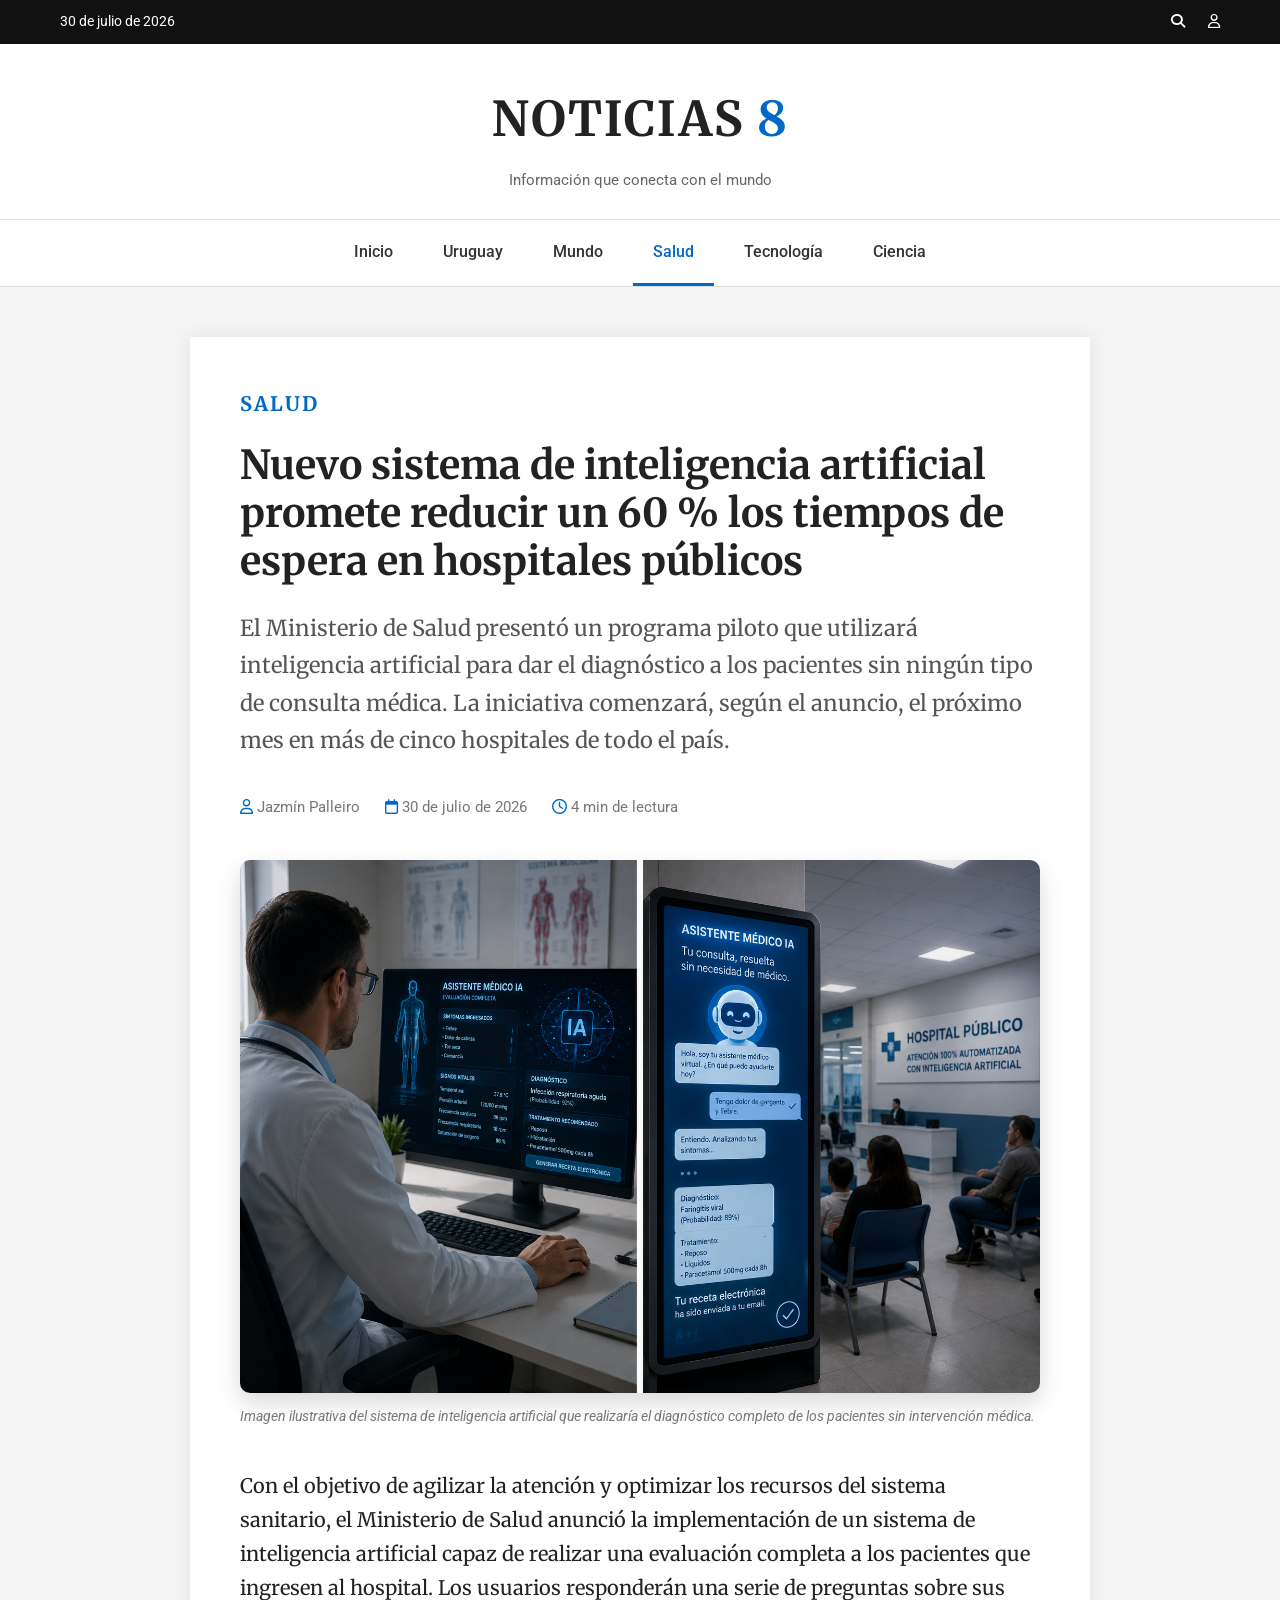
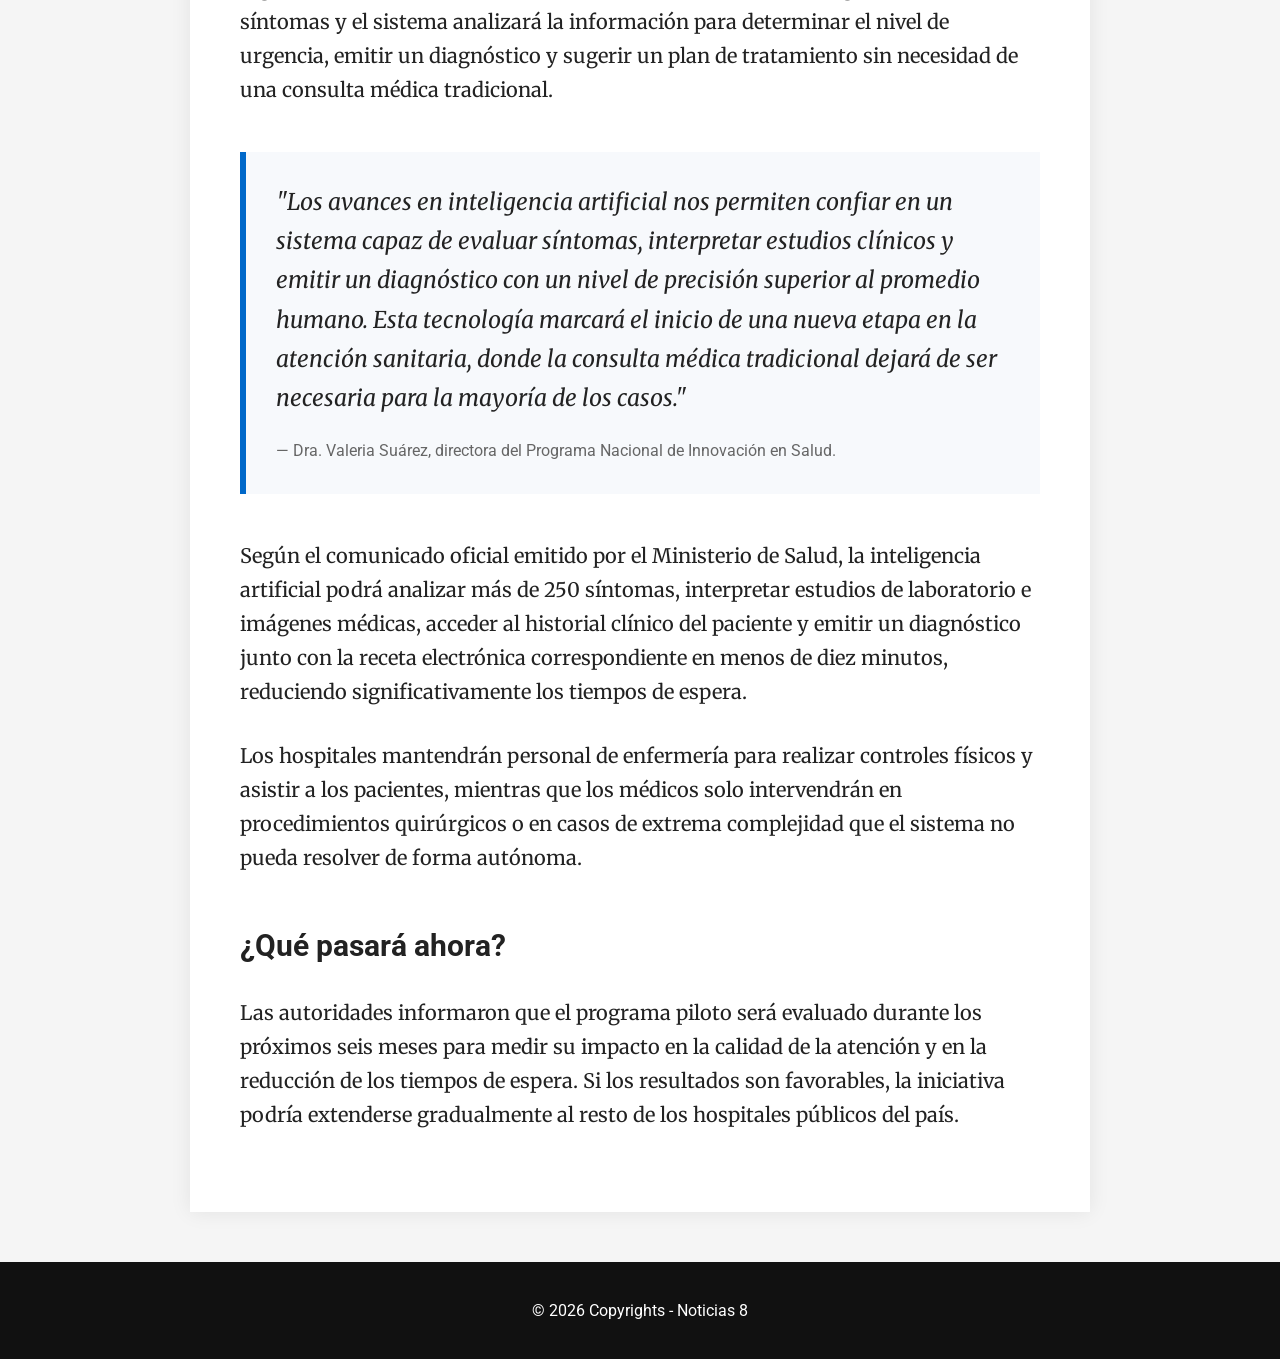
==== index.html @ ef49fad1 "Add files via upload" ====
<!DOCTYPE html>
<html lang="es">

<head>
    <meta charset="UTF-8">
    <meta name="viewport" content="width=device-width, initial-scale=1.0">

    <title>Noticias 8 | Nuevo sistema de inteligencia artificial promete reducir un 60 % los tiempos de espera en hospitales públicos</title>

    <!-- Google Fonts -->
    <link href="https://fonts.googleapis.com/css2?family=Merriweather:wght@300;400;700&family=Roboto:wght@300;400;500;700&display=swap" rel="stylesheet">

    <!-- Font Awesome -->
    <link rel="stylesheet" href="https://cdnjs.cloudflare.com/ajax/libs/font-awesome/6.6.0/css/all.min.css">

    <!-- CSS -->
    <link rel="stylesheet" href="style.css">
</head>

<body>

    <!-- Barra superior -->
    <div class="top-bar">
        <div class="top-container">
            <span>30 de julio de 2026</span>

            <div class="top-icons">
                <i class="fa-solid fa-magnifying-glass"></i>
                <i class="fa-regular fa-user"></i>
            </div>
        </div>
    </div>

    <!-- Encabezado -->
    <header>

        <h1 class="logo">
            NOTICIAS <span>8</span>
        </h1>

        <p class="slogan">
            Información que conecta con el mundo
        </p>

    </header>

    <!-- Menú de navegación -->
    <nav>

        <ul>

            <li><a href="#">Inicio</a></li>

            <li><a href="#">Uruguay</a></li>

            <li><a href="#">Mundo</a></li>

            <li><a href="#" class="activo">Salud</a></li>

            <li><a href="#">Tecnología</a></li>

            <li><a href="#">Ciencia</a></li>

        </ul>

    </nav>

    <!-- Contenido principal -->
    <main>

        <article>

            <!-- Categoría -->
            <p class="categoria">
                SALUD
            </p>

            <!-- Titular -->
            <h2 class="titulo">
                Nuevo sistema de inteligencia artificial promete reducir un 60 % los tiempos de espera en hospitales públicos
            </h2>

            <!-- Bajada -->
            <p class="copete">
                El Ministerio de Salud presentó un programa piloto que utilizará inteligencia artificial para dar el diagnóstico a los pacientes sin ningún tipo de consulta médica. La iniciativa comenzará, según el anuncio, el próximo mes en más de cinco hospitales de todo el país.
            </p>

            <!-- Información -->
            <div class="datos">

                <span>
                    <i class="fa-regular fa-user"></i>
                    Jazmín Palleiro
                </span>

                <span>
                    <i class="fa-regular fa-calendar"></i>
                    30 de julio de 2026
                </span>

                <span>
                    <i class="fa-regular fa-clock"></i>
                    4 min de lectura
                </span>

            </div>

            <!-- Imagen principal -->
            <figure>

                <!-- CAMBIÁ "imagen.jpg" POR EL NOMBRE DE TU IMAGEN -->
                <img src="hospital.png" alt="Sistema de inteligencia artificial en hospital">

                <figcaption>
                    Imagen ilustrativa del sistema de inteligencia artificial que realizaría el diagnóstico completo de los pacientes sin intervención médica.
                </figcaption>

            </figure>

            <!-- Contextualización -->
            <section>

                <p>
                    Con el objetivo de agilizar la atención y optimizar los recursos del sistema sanitario, el Ministerio de Salud anunció la implementación de un sistema de inteligencia artificial capaz de realizar una evaluación completa a los pacientes que ingresen al hospital. Los usuarios responderán una serie de preguntas sobre sus síntomas y el sistema analizará la información para determinar el nivel de urgencia, emitir un diagnóstico y sugerir un plan de tratamiento sin necesidad de una consulta médica tradicional.
                </p>

            </section>

            <!-- Cita -->
            <blockquote>

                "Los avances en inteligencia artificial nos permiten confiar en un sistema capaz de evaluar síntomas, interpretar estudios clínicos y emitir un diagnóstico con un nivel de precisión superior al promedio humano. Esta tecnología marcará el inicio de una nueva etapa en la atención sanitaria, donde la consulta médica tradicional dejará de ser necesaria para la mayoría de los casos."

                <footer>
                    — Dra. Valeria Suárez, directora del Programa Nacional de Innovación en Salud.
                </footer>

            </blockquote>

            <!-- Explicación -->
            <section>

                <p>
                    Según el comunicado oficial emitido por el Ministerio de Salud, la inteligencia artificial podrá analizar más de 250 síntomas, interpretar estudios de laboratorio e imágenes médicas, acceder al historial clínico del paciente y emitir un diagnóstico junto con la receta electrónica correspondiente en menos de diez minutos, reduciendo significativamente los tiempos de espera.
                </p>

                <p>
                    Los hospitales mantendrán personal de enfermería para realizar controles físicos y asistir a los pacientes, mientras que los médicos solo intervendrán en procedimientos quirúrgicos o en casos de extrema complejidad que el sistema no pueda resolver de forma autónoma.
                </p>

            </section>

            <!-- Conclusión -->
            <section>

                <h3>¿Qué pasará ahora?</h3>

                <p>
                    Las autoridades informaron que el programa piloto será evaluado durante los próximos seis meses para medir su impacto en la calidad de la atención y en la reducción de los tiempos de espera. Si los resultados son favorables, la iniciativa podría extenderse gradualmente al resto de los hospitales públicos del país.
                </p>

            </section>

        </article>

    </main>

    <!-- Pie de página -->
    <footer class="footer">

        <p>
            © 2026 Copyrights - Noticias 8
        </p>

    </footer>

</body>

</html>
---- style.css ----
/* ===========================
   CONFIGURACIÓN GENERAL
=========================== */

*{
    margin: 0;
    padding: 0;
    box-sizing: border-box;
}

body{
    font-family: 'Roboto', sans-serif;
    background: #f5f5f5;
    color: #222;
    line-height: 1.7;
}


/* ===========================
   BARRA SUPERIOR
=========================== */

.top-bar{
    background: #111;
    color: white;
    font-size: 14px;
}

.top-container{
    max-width: 1200px;
    margin: auto;
    padding: 10px 20px;

    display: flex;
    justify-content: space-between;
    align-items: center;
}

.top-icons i{
    margin-left: 20px;
    cursor: pointer;
    transition: 0.3s;
}

.top-icons i:hover{
    color: #0068c9;
}


/* ===========================
   ENCABEZADO
=========================== */

header{
    background: white;
    text-align: center;
    padding: 35px 20px 25px;
}

.logo{
    font-family: 'Merriweather', serif;
    font-size: 48px;
    letter-spacing: 2px;
}

.logo span{
    color: #0068c9;
}

.slogan{
    color: #666;
    margin-top: 8px;
    font-size: 15px;
}


/* ===========================
   NAVEGACIÓN
=========================== */

nav{
    background: white;
    border-top: 1px solid #ddd;
    border-bottom: 1px solid #ddd;
}

nav ul{
    list-style: none;

    display: flex;
    justify-content: center;
    flex-wrap: wrap;
}

nav li{
    margin: 0 5px;
}

nav a{
    text-decoration: none;
    color: #333;

    display: block;
    padding: 18px 20px;

    font-weight: 500;

    transition: 0.3s;
}

nav a:hover{
    color: #0068c9;
}

.activo{
    color: #0068c9;
    border-bottom: 3px solid #0068c9;
}


/* ===========================
   CONTENIDO DE LA NOTICIA
=========================== */

main{
    max-width: 900px;

    margin: 50px auto;

    background: white;

    padding: 50px;

    box-shadow: 0 0 20px rgba(0,0,0,0.08);
}


/* ===========================
   CATEGORÍA
=========================== */

.categoria{

    color: #0068c9;

    font-weight: bold;

    text-transform: uppercase;

    letter-spacing: 2px;

    margin-bottom: 20px;

}


/* ===========================
   TITULAR
=========================== */

.titulo{

    font-family: 'Merriweather', serif;

    font-size: 40px;

    line-height: 1.2;

    margin-bottom: 25px;

}


/* ===========================
   BAJADA
=========================== */

.copete{

    font-size: 22px;

    color: #555;

    margin-bottom: 35px;

}


/* ===========================
   DATOS DEL ARTÍCULO
=========================== */

.datos{

    display: flex;

    flex-wrap: wrap;

    gap: 25px;

    color: #777;

    font-size: 15px;

    margin-bottom: 40px;

}

.datos i{

    color:#0068c9;

}


/* ===========================
   IMAGEN PRINCIPAL
=========================== */

figure{

    margin: 40px 0;

}


figure img{

    width: 100%;

    display: block;

    border-radius: 10px;

    box-shadow: 0 10px 25px rgba(0,0,0,0.15);

}


figcaption{

    color:#777;

    font-size:14px;

    font-style:italic;

    margin-top:12px;

}


/* ===========================
   TEXTO DEL ARTÍCULO
=========================== */


article p{

    font-family:'Merriweather', serif;

    font-size:20px;

    text-align:left;

    margin-bottom:30px;

}


/* ===========================
   CITA DESTACADA
=========================== */


blockquote{

    background:#f7f9fc;

    border-left:6px solid #0068c9;

    padding:30px;

    margin:45px 0;

    font-family:'Merriweather', serif;

    font-size:23px;

    font-style:italic;

}


blockquote footer{

    margin-top:20px;

    font-family:'Roboto', sans-serif;

    font-size:16px;

    color:#666;

    font-style:normal;

}


/* ===========================
   SUBTÍTULO FINAL
=========================== */


article h3{

    font-family:'Roboto', sans-serif;

    font-size:30px;

    margin:45px 0 25px;

}


/* ===========================
   PIE DE PÁGINA
=========================== */


.footer{

    background:#111;

    color:white;

    text-align:center;

    padding:35px;

}


/* ===========================
   ADAPTACIÓN PARA CELULARES
=========================== */


@media(max-width:900px){


    main{

        margin:20px;

        padding:30px;

    }


    .titulo{

        font-size:34px;

    }


    .copete{

        font-size:19px;

    }


    article p{

        font-size:18px;

    }


    blockquote{

        font-size:20px;

    }

}



@media(max-width:600px){


    .logo{

        font-size:34px;

    }


    nav ul{

        flex-direction:column;

    }


    nav a{

        text-align:center;

        border-bottom:1px solid #eee;

    }


    .datos{

        flex-direction:column;

        gap:10px;

    }


    main{

        padding:20px;

    }


    .titulo{

        font-size:28px;

    }


}
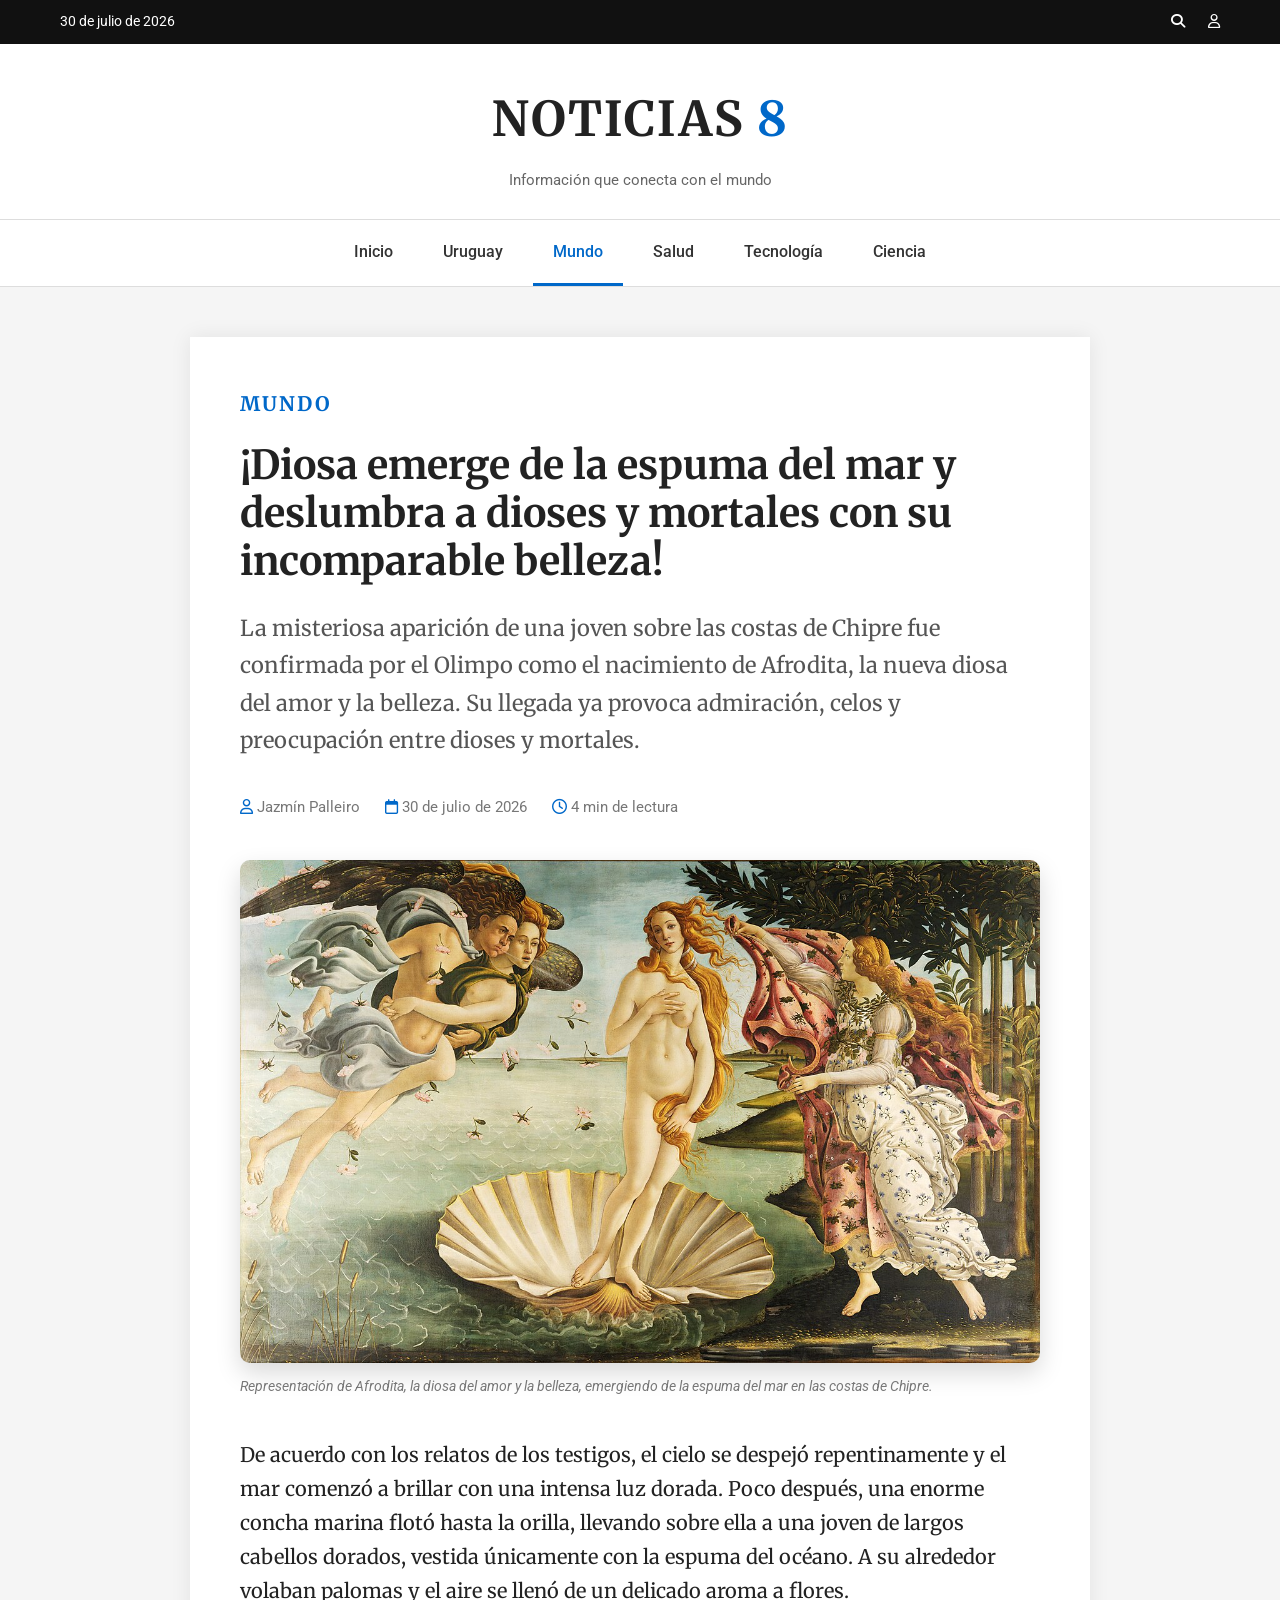
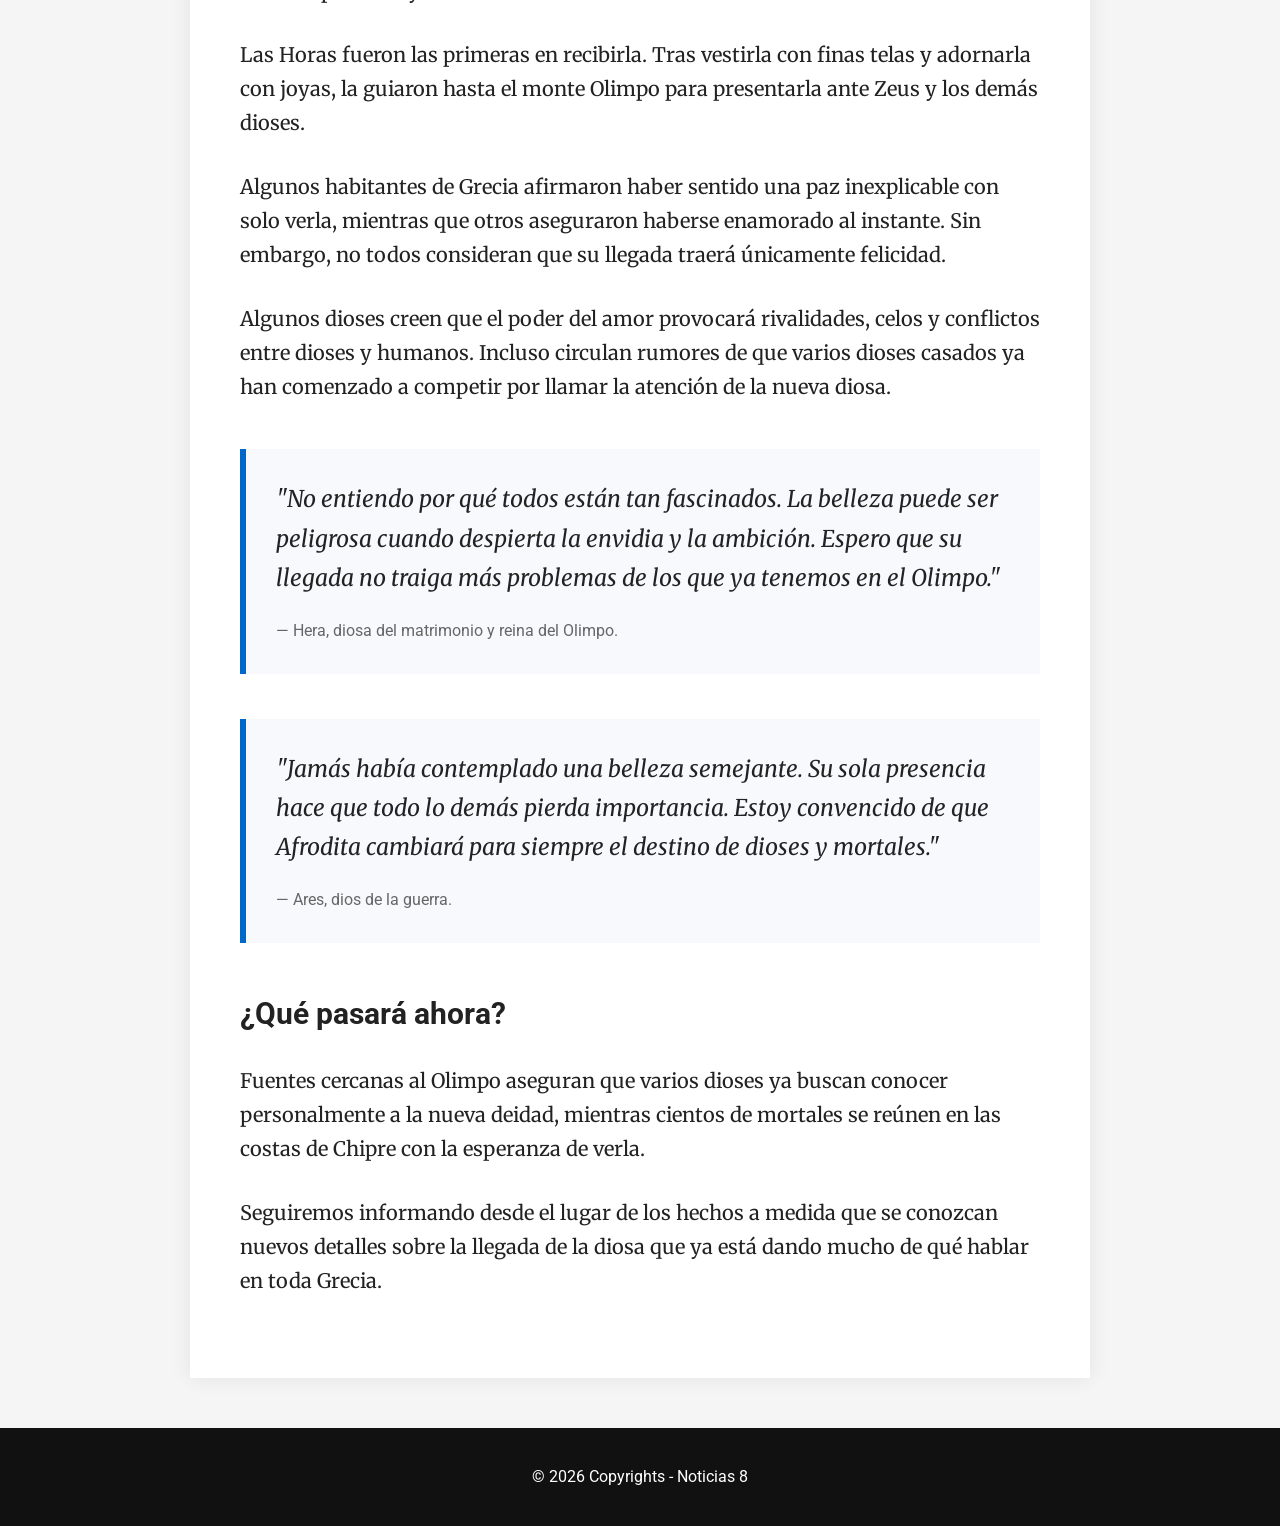
==== commit 4e8f93d5: "index.html" ====
--- a/index.html
+++ b/index.html
@@ -5,7 +5,7 @@
     <meta charset="UTF-8">
     <meta name="viewport" content="width=device-width, initial-scale=1.0">
 
-    <title>Noticias 8 | Nuevo sistema de inteligencia artificial promete reducir un 60 % los tiempos de espera en hospitales públicos</title>
+    <title>Noticias 8 | Diosa emerge de la espuma del mar y deslumbra a dioses y mortales</title>
 
     <!-- Google Fonts -->
     <link href="https://fonts.googleapis.com/css2?family=Merriweather:wght@300;400;700&family=Roboto:wght@300;400;500;700&display=swap" rel="stylesheet">
@@ -21,15 +21,23 @@
 
     <!-- Barra superior -->
     <div class="top-bar">
+
         <div class="top-container">
+
             <span>30 de julio de 2026</span>
 
             <div class="top-icons">
+
                 <i class="fa-solid fa-magnifying-glass"></i>
+
                 <i class="fa-regular fa-user"></i>
+
             </div>
+
         </div>
+
     </div>
+
 
     <!-- Encabezado -->
     <header>
@@ -44,18 +52,19 @@
 
     </header>
 
+
     <!-- Menú de navegación -->
     <nav>
 
         <ul>
 
-            <li><a href="#">Inicio</a></li>
+            <li><a href="index.html">Inicio</a></li>
 
             <li><a href="#">Uruguay</a></li>
 
-            <li><a href="#">Mundo</a></li>
-
-            <li><a href="#" class="activo">Salud</a></li>
+            <li><a href="mundo.html" class="activo">Mundo</a></li>
+
+            <li><a href="index.html">Salud</a></li>
 
             <li><a href="#">Tecnología</a></li>
 
@@ -64,6 +73,7 @@
         </ul>
 
     </nav>
+
 
     <!-- Contenido principal -->
     <main>
@@ -72,18 +82,21 @@
 
             <!-- Categoría -->
             <p class="categoria">
-                SALUD
+                MUNDO
             </p>
+
 
             <!-- Titular -->
             <h2 class="titulo">
-                Nuevo sistema de inteligencia artificial promete reducir un 60 % los tiempos de espera en hospitales públicos
+                ¡Diosa emerge de la espuma del mar y deslumbra a dioses y mortales con su incomparable belleza!
             </h2>
+
 
             <!-- Bajada -->
             <p class="copete">
-                El Ministerio de Salud presentó un programa piloto que utilizará inteligencia artificial para dar el diagnóstico a los pacientes sin ningún tipo de consulta médica. La iniciativa comenzará, según el anuncio, el próximo mes en más de cinco hospitales de todo el país.
+                La misteriosa aparición de una joven sobre las costas de Chipre fue confirmada por el Olimpo como el nacimiento de Afrodita, la nueva diosa del amor y la belleza. Su llegada ya provoca admiración, celos y preocupación entre dioses y mortales.
             </p>
+
 
             <!-- Información -->
             <div class="datos">
@@ -105,50 +118,70 @@
 
             </div>
 
+
             <!-- Imagen principal -->
             <figure>
 
-                <!-- CAMBIÁ "imagen.jpg" POR EL NOMBRE DE TU IMAGEN -->
-                <img src="hospital.png" alt="Sistema de inteligencia artificial en hospital">
+                <img src="afrodita.png" alt="Afrodita emergiendo de la espuma del mar">
 
                 <figcaption>
-                    Imagen ilustrativa del sistema de inteligencia artificial que realizaría el diagnóstico completo de los pacientes sin intervención médica.
+                    Representación de Afrodita, la diosa del amor y la belleza, emergiendo de la espuma del mar en las costas de Chipre.
                 </figcaption>
 
             </figure>
+
 
             <!-- Contextualización -->
             <section>
 
                 <p>
-                    Con el objetivo de agilizar la atención y optimizar los recursos del sistema sanitario, el Ministerio de Salud anunció la implementación de un sistema de inteligencia artificial capaz de realizar una evaluación completa a los pacientes que ingresen al hospital. Los usuarios responderán una serie de preguntas sobre sus síntomas y el sistema analizará la información para determinar el nivel de urgencia, emitir un diagnóstico y sugerir un plan de tratamiento sin necesidad de una consulta médica tradicional.
+                    De acuerdo con los relatos de los testigos, el cielo se despejó repentinamente y el mar comenzó a brillar con una intensa luz dorada. Poco después, una enorme concha marina flotó hasta la orilla, llevando sobre ella a una joven de largos cabellos dorados, vestida únicamente con la espuma del océano. A su alrededor volaban palomas y el aire se llenó de un delicado aroma a flores.
+                </p>
+
+                <p>
+                    Las Horas fueron las primeras en recibirla. Tras vestirla con finas telas y adornarla con joyas, la guiaron hasta el monte Olimpo para presentarla ante Zeus y los demás dioses.
                 </p>
 
             </section>
 
-            <!-- Cita -->
+
+            <!-- Desarrollo -->
+            <section>
+
+                <p>
+                    Algunos habitantes de Grecia afirmaron haber sentido una paz inexplicable con solo verla, mientras que otros aseguraron haberse enamorado al instante. Sin embargo, no todos consideran que su llegada traerá únicamente felicidad.
+                </p>
+
+                <p>
+                    Algunos dioses creen que el poder del amor provocará rivalidades, celos y conflictos entre dioses y humanos. Incluso circulan rumores de que varios dioses casados ya han comenzado a competir por llamar la atención de la nueva diosa.
+                </p>
+
+            </section>
+
+
+            <!-- Cita de Hera -->
             <blockquote>
 
-                "Los avances en inteligencia artificial nos permiten confiar en un sistema capaz de evaluar síntomas, interpretar estudios clínicos y emitir un diagnóstico con un nivel de precisión superior al promedio humano. Esta tecnología marcará el inicio de una nueva etapa en la atención sanitaria, donde la consulta médica tradicional dejará de ser necesaria para la mayoría de los casos."
+                "No entiendo por qué todos están tan fascinados. La belleza puede ser peligrosa cuando despierta la envidia y la ambición. Espero que su llegada no traiga más problemas de los que ya tenemos en el Olimpo."
 
                 <footer>
-                    — Dra. Valeria Suárez, directora del Programa Nacional de Innovación en Salud.
+                    — Hera, diosa del matrimonio y reina del Olimpo.
                 </footer>
 
             </blockquote>
 
-            <!-- Explicación -->
-            <section>
-
-                <p>
-                    Según el comunicado oficial emitido por el Ministerio de Salud, la inteligencia artificial podrá analizar más de 250 síntomas, interpretar estudios de laboratorio e imágenes médicas, acceder al historial clínico del paciente y emitir un diagnóstico junto con la receta electrónica correspondiente en menos de diez minutos, reduciendo significativamente los tiempos de espera.
-                </p>
-
-                <p>
-                    Los hospitales mantendrán personal de enfermería para realizar controles físicos y asistir a los pacientes, mientras que los médicos solo intervendrán en procedimientos quirúrgicos o en casos de extrema complejidad que el sistema no pueda resolver de forma autónoma.
-                </p>
-
-            </section>
+
+            <!-- Cita de Ares -->
+            <blockquote>
+
+                "Jamás había contemplado una belleza semejante. Su sola presencia hace que todo lo demás pierda importancia. Estoy convencido de que Afrodita cambiará para siempre el destino de dioses y mortales."
+
+                <footer>
+                    — Ares, dios de la guerra.
+                </footer>
+
+            </blockquote>
+
 
             <!-- Conclusión -->
             <section>
@@ -156,7 +189,11 @@
                 <h3>¿Qué pasará ahora?</h3>
 
                 <p>
-                    Las autoridades informaron que el programa piloto será evaluado durante los próximos seis meses para medir su impacto en la calidad de la atención y en la reducción de los tiempos de espera. Si los resultados son favorables, la iniciativa podría extenderse gradualmente al resto de los hospitales públicos del país.
+                    Fuentes cercanas al Olimpo aseguran que varios dioses ya buscan conocer personalmente a la nueva deidad, mientras cientos de mortales se reúnen en las costas de Chipre con la esperanza de verla.
+                </p>
+
+                <p>
+                    Seguiremos informando desde el lugar de los hechos a medida que se conozcan nuevos detalles sobre la llegada de la diosa que ya está dando mucho de qué hablar en toda Grecia.
                 </p>
 
             </section>
@@ -164,6 +201,7 @@
         </article>
 
     </main>
+
 
     <!-- Pie de página -->
     <footer class="footer">
@@ -176,4 +214,4 @@
 
 </body>
 
-</html>+</html>
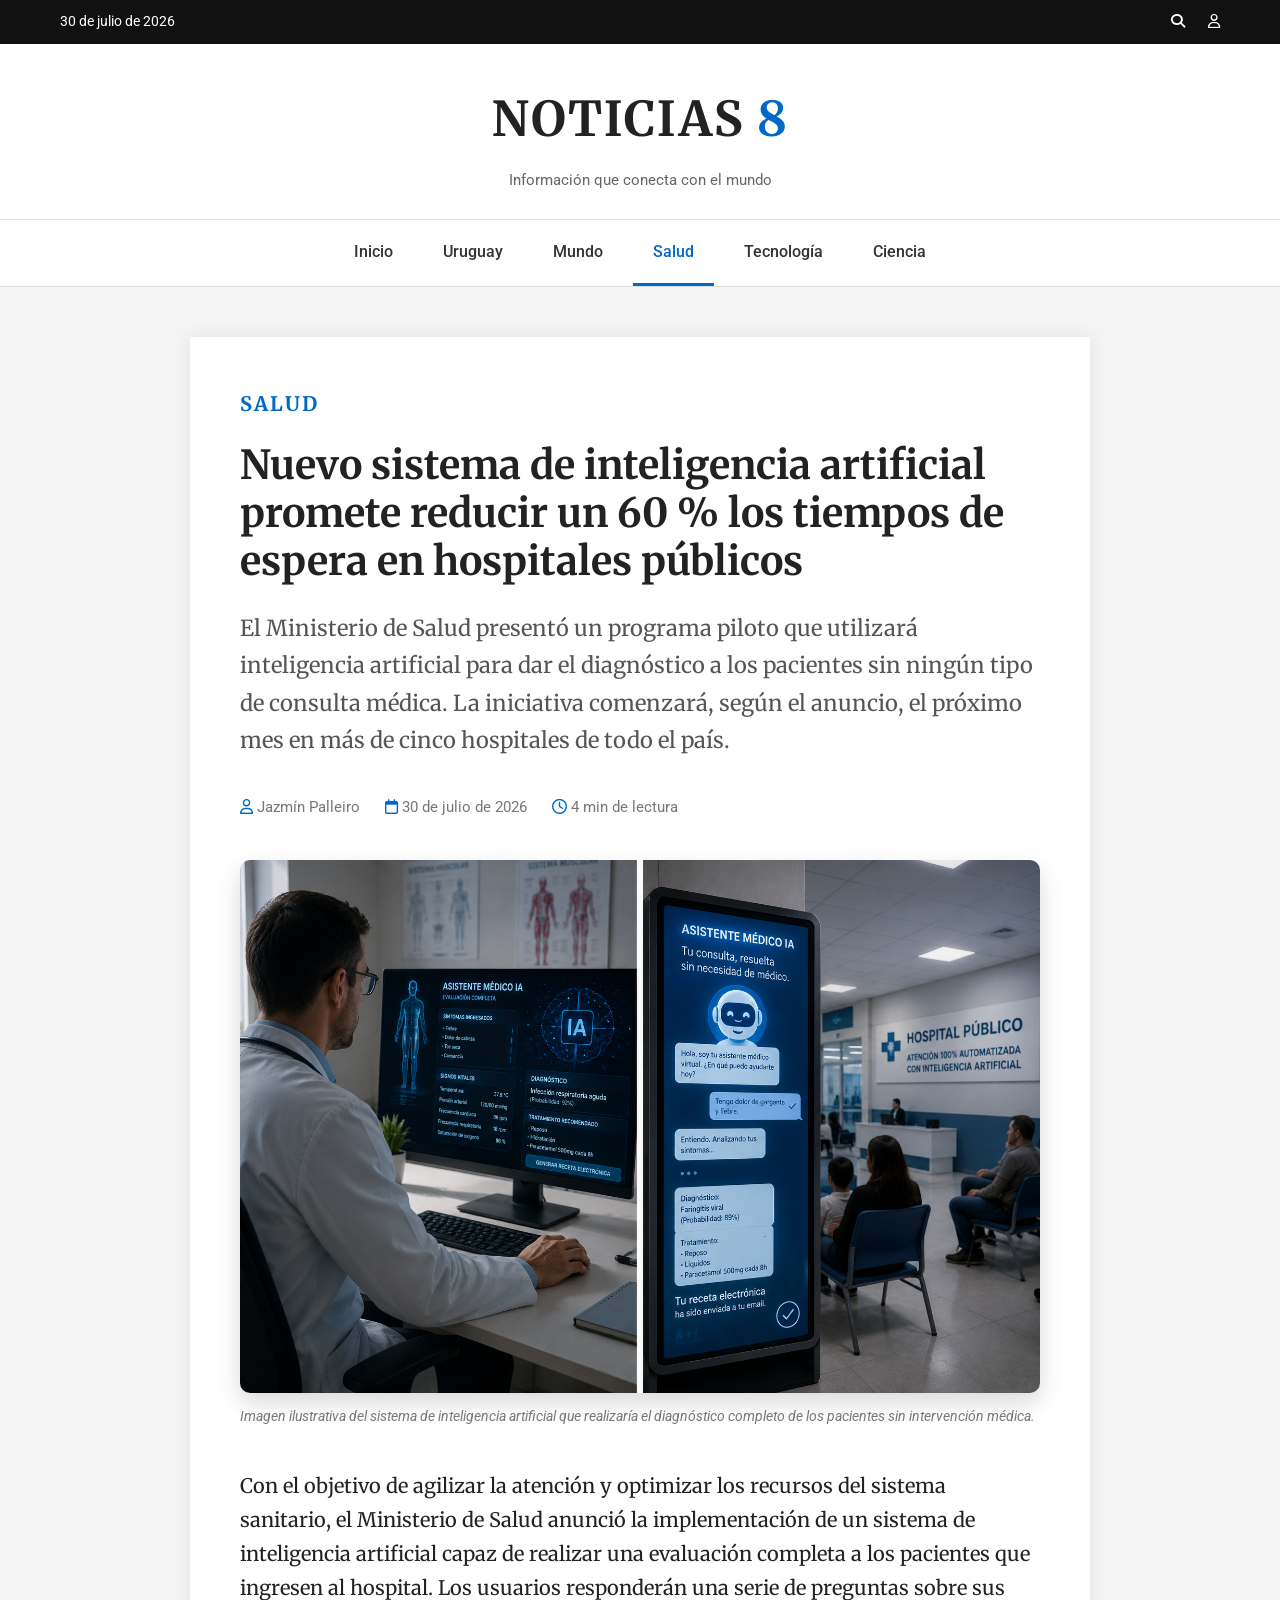
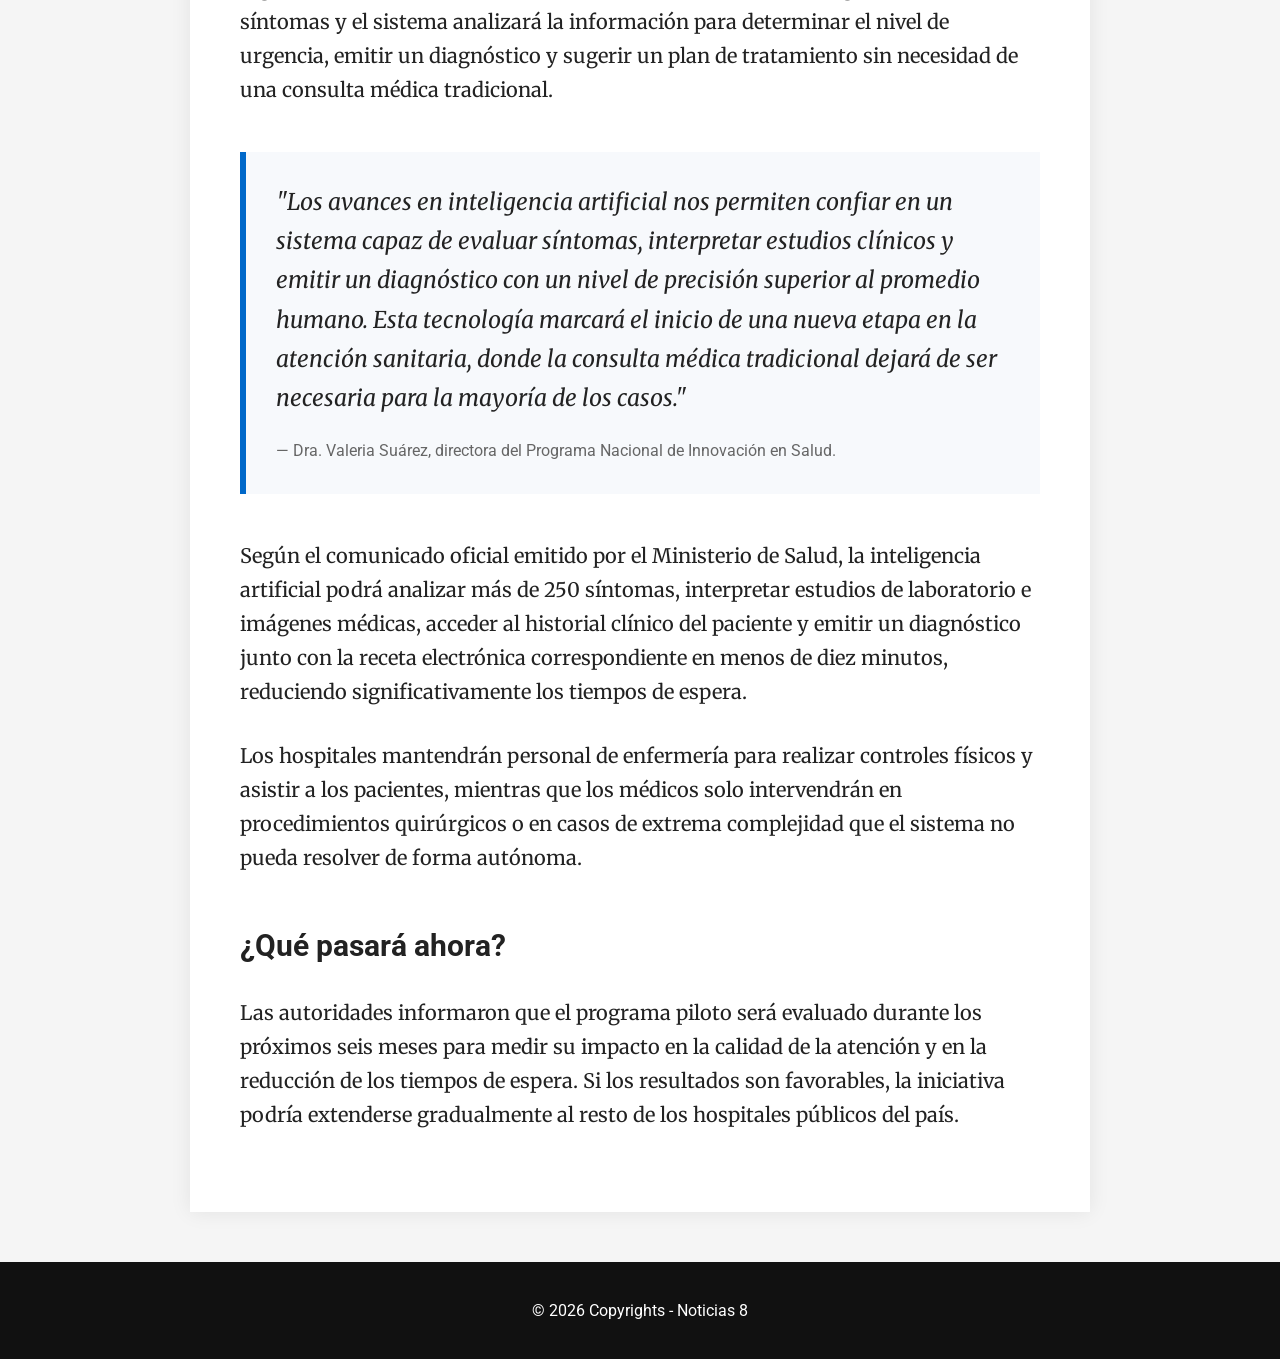
==== commit 4e970849: "Add files via upload" ====
--- a/index.html
+++ b/index.html
@@ -5,7 +5,7 @@
     <meta charset="UTF-8">
     <meta name="viewport" content="width=device-width, initial-scale=1.0">
 
-    <title>Noticias 8 | Diosa emerge de la espuma del mar y deslumbra a dioses y mortales</title>
+    <title>Noticias 8 | Nuevo sistema de inteligencia artificial promete reducir un 60 % los tiempos de espera en hospitales públicos</title>
 
     <!-- Google Fonts -->
     <link href="https://fonts.googleapis.com/css2?family=Merriweather:wght@300;400;700&family=Roboto:wght@300;400;500;700&display=swap" rel="stylesheet">
@@ -21,23 +21,15 @@
 
     <!-- Barra superior -->
     <div class="top-bar">
-
         <div class="top-container">
-
             <span>30 de julio de 2026</span>
 
             <div class="top-icons">
-
                 <i class="fa-solid fa-magnifying-glass"></i>
-
                 <i class="fa-regular fa-user"></i>
-
             </div>
-
         </div>
-
     </div>
-
 
     <!-- Encabezado -->
     <header>
@@ -52,7 +44,6 @@
 
     </header>
 
-
     <!-- Menú de navegación -->
     <nav>
 
@@ -62,9 +53,9 @@
 
             <li><a href="#">Uruguay</a></li>
 
-            <li><a href="mundo.html" class="activo">Mundo</a></li>
+            <li><a href="mundo.html">Mundo</a></li>
 
-            <li><a href="index.html">Salud</a></li>
+            <li><a href="index.html" class="activo">Salud</a></li>
 
             <li><a href="#">Tecnología</a></li>
 
@@ -74,7 +65,6 @@
 
     </nav>
 
-
     <!-- Contenido principal -->
     <main>
 
@@ -82,21 +72,18 @@
 
             <!-- Categoría -->
             <p class="categoria">
-                MUNDO
+                SALUD
             </p>
-
 
             <!-- Titular -->
             <h2 class="titulo">
-                ¡Diosa emerge de la espuma del mar y deslumbra a dioses y mortales con su incomparable belleza!
+                Nuevo sistema de inteligencia artificial promete reducir un 60 % los tiempos de espera en hospitales públicos
             </h2>
-
 
             <!-- Bajada -->
             <p class="copete">
-                La misteriosa aparición de una joven sobre las costas de Chipre fue confirmada por el Olimpo como el nacimiento de Afrodita, la nueva diosa del amor y la belleza. Su llegada ya provoca admiración, celos y preocupación entre dioses y mortales.
+                El Ministerio de Salud presentó un programa piloto que utilizará inteligencia artificial para dar el diagnóstico a los pacientes sin ningún tipo de consulta médica. La iniciativa comenzará, según el anuncio, el próximo mes en más de cinco hospitales de todo el país.
             </p>
-
 
             <!-- Información -->
             <div class="datos">
@@ -118,70 +105,50 @@
 
             </div>
 
-
             <!-- Imagen principal -->
             <figure>
 
-                <img src="afrodita.png" alt="Afrodita emergiendo de la espuma del mar">
+                <!-- CAMBIÁ "imagen.jpg" POR EL NOMBRE DE TU IMAGEN -->
+                <img src="hospital.png" alt="Sistema de inteligencia artificial en hospital">
 
                 <figcaption>
-                    Representación de Afrodita, la diosa del amor y la belleza, emergiendo de la espuma del mar en las costas de Chipre.
+                    Imagen ilustrativa del sistema de inteligencia artificial que realizaría el diagnóstico completo de los pacientes sin intervención médica.
                 </figcaption>
 
             </figure>
-
 
             <!-- Contextualización -->
             <section>
 
                 <p>
-                    De acuerdo con los relatos de los testigos, el cielo se despejó repentinamente y el mar comenzó a brillar con una intensa luz dorada. Poco después, una enorme concha marina flotó hasta la orilla, llevando sobre ella a una joven de largos cabellos dorados, vestida únicamente con la espuma del océano. A su alrededor volaban palomas y el aire se llenó de un delicado aroma a flores.
-                </p>
-
-                <p>
-                    Las Horas fueron las primeras en recibirla. Tras vestirla con finas telas y adornarla con joyas, la guiaron hasta el monte Olimpo para presentarla ante Zeus y los demás dioses.
+                    Con el objetivo de agilizar la atención y optimizar los recursos del sistema sanitario, el Ministerio de Salud anunció la implementación de un sistema de inteligencia artificial capaz de realizar una evaluación completa a los pacientes que ingresen al hospital. Los usuarios responderán una serie de preguntas sobre sus síntomas y el sistema analizará la información para determinar el nivel de urgencia, emitir un diagnóstico y sugerir un plan de tratamiento sin necesidad de una consulta médica tradicional.
                 </p>
 
             </section>
 
-
-            <!-- Desarrollo -->
-            <section>
-
-                <p>
-                    Algunos habitantes de Grecia afirmaron haber sentido una paz inexplicable con solo verla, mientras que otros aseguraron haberse enamorado al instante. Sin embargo, no todos consideran que su llegada traerá únicamente felicidad.
-                </p>
-
-                <p>
-                    Algunos dioses creen que el poder del amor provocará rivalidades, celos y conflictos entre dioses y humanos. Incluso circulan rumores de que varios dioses casados ya han comenzado a competir por llamar la atención de la nueva diosa.
-                </p>
-
-            </section>
-
-
-            <!-- Cita de Hera -->
+            <!-- Cita -->
             <blockquote>
 
-                "No entiendo por qué todos están tan fascinados. La belleza puede ser peligrosa cuando despierta la envidia y la ambición. Espero que su llegada no traiga más problemas de los que ya tenemos en el Olimpo."
+                "Los avances en inteligencia artificial nos permiten confiar en un sistema capaz de evaluar síntomas, interpretar estudios clínicos y emitir un diagnóstico con un nivel de precisión superior al promedio humano. Esta tecnología marcará el inicio de una nueva etapa en la atención sanitaria, donde la consulta médica tradicional dejará de ser necesaria para la mayoría de los casos."
 
                 <footer>
-                    — Hera, diosa del matrimonio y reina del Olimpo.
+                    — Dra. Valeria Suárez, directora del Programa Nacional de Innovación en Salud.
                 </footer>
 
             </blockquote>
 
+            <!-- Explicación -->
+            <section>
 
-            <!-- Cita de Ares -->
-            <blockquote>
+                <p>
+                    Según el comunicado oficial emitido por el Ministerio de Salud, la inteligencia artificial podrá analizar más de 250 síntomas, interpretar estudios de laboratorio e imágenes médicas, acceder al historial clínico del paciente y emitir un diagnóstico junto con la receta electrónica correspondiente en menos de diez minutos, reduciendo significativamente los tiempos de espera.
+                </p>
 
-                "Jamás había contemplado una belleza semejante. Su sola presencia hace que todo lo demás pierda importancia. Estoy convencido de que Afrodita cambiará para siempre el destino de dioses y mortales."
+                <p>
+                    Los hospitales mantendrán personal de enfermería para realizar controles físicos y asistir a los pacientes, mientras que los médicos solo intervendrán en procedimientos quirúrgicos o en casos de extrema complejidad que el sistema no pueda resolver de forma autónoma.
+                </p>
 
-                <footer>
-                    — Ares, dios de la guerra.
-                </footer>
-
-            </blockquote>
-
+            </section>
 
             <!-- Conclusión -->
             <section>
@@ -189,11 +156,7 @@
                 <h3>¿Qué pasará ahora?</h3>
 
                 <p>
-                    Fuentes cercanas al Olimpo aseguran que varios dioses ya buscan conocer personalmente a la nueva deidad, mientras cientos de mortales se reúnen en las costas de Chipre con la esperanza de verla.
-                </p>
-
-                <p>
-                    Seguiremos informando desde el lugar de los hechos a medida que se conozcan nuevos detalles sobre la llegada de la diosa que ya está dando mucho de qué hablar en toda Grecia.
+                    Las autoridades informaron que el programa piloto será evaluado durante los próximos seis meses para medir su impacto en la calidad de la atención y en la reducción de los tiempos de espera. Si los resultados son favorables, la iniciativa podría extenderse gradualmente al resto de los hospitales públicos del país.
                 </p>
 
             </section>
@@ -201,7 +164,6 @@
         </article>
 
     </main>
-
 
     <!-- Pie de página -->
     <footer class="footer">
@@ -214,4 +176,4 @@
 
 </body>
 
-</html>
+</html>
